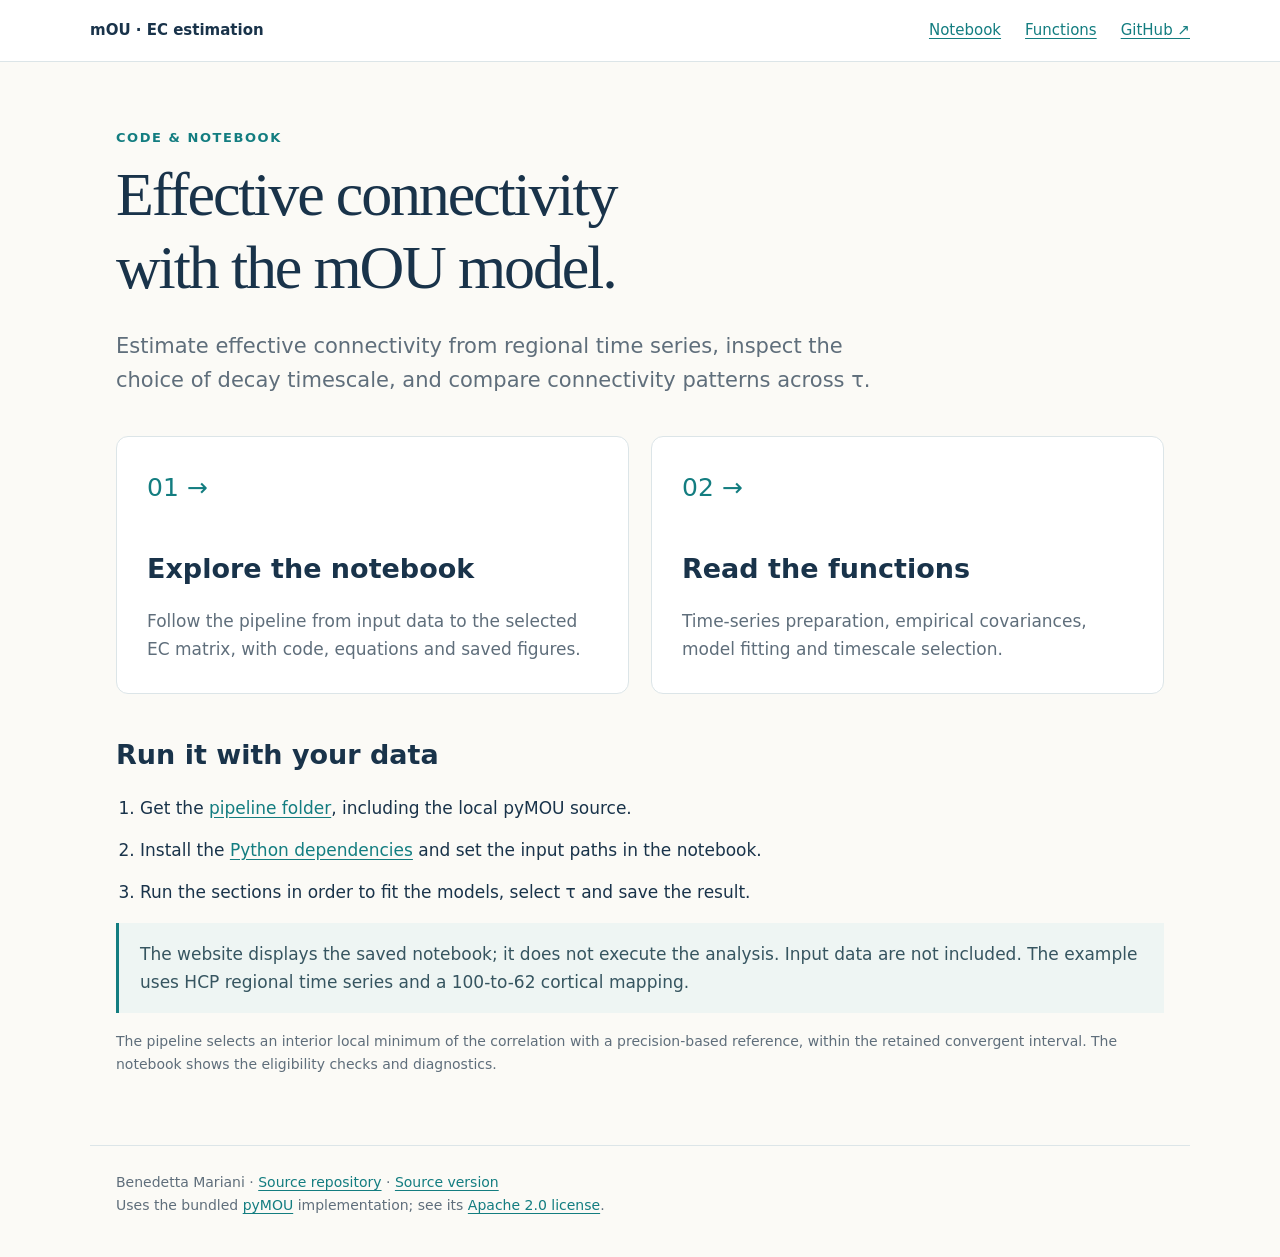
==== index.html @ 152407b9 "Publish pipeline notebook and function reference" ====
<!doctype html><html lang="en"><head><meta charset="utf-8"><meta name="viewport" content="width=device-width,initial-scale=1"><meta name="description" content="A notebook and Python functions for multivariate Ornstein–Uhlenbeck effective connectivity estimation."><title>Home · mOU EC estimation</title><link rel="stylesheet" href="style.css"></head><body><nav class="site-nav" aria-label="Main navigation"><a class="site-brand" href="index.html">mOU · EC estimation</a><a href="pipeline.html">Notebook</a><a href="functions.html">Functions</a><a href="https://github.com/benedetta-mariani/mOU-EC-estimation">GitHub ↗</a></nav><main class="page"><div class="eyebrow">Code &amp; notebook</div><h1>Effective connectivity<br>with the mOU model.</h1><p class="lead">Estimate effective connectivity from regional time series, inspect the choice of decay timescale, and compare connectivity patterns across τ.</p><div class="cards"><a class="card" href="pipeline.html"><span class="arrow">01 →</span><h2>Explore the notebook</h2><p>Follow the pipeline from input data to the selected EC matrix, with code, equations and saved figures.</p></a><a class="card" href="functions.html"><span class="arrow">02 →</span><h2>Read the functions</h2><p>Time-series preparation, empirical covariances, model fitting and timescale selection.</p></a></div><h2>Run it with your data</h2><ol class="steps"><li>Get the <a href="https://github.com/benedetta-mariani/mOU-EC-estimation/tree/main/ec_estimation">pipeline folder</a>, including the local pyMOU source.</li><li>Install the <a href="https://github.com/benedetta-mariani/mOU-EC-estimation/blob/main/ec_estimation/requirements.txt">Python dependencies</a> and set the input paths in the notebook.</li><li>Run the sections in order to fit the models, select τ and save the result.</li></ol><p class="note">The website displays the saved notebook; it does not execute the analysis. Input data are not included. The example uses HCP regional time series and a 100-to-62 cortical mapping.</p><p class="small">The pipeline selects an interior local minimum of the correlation with a precision-based reference, within the retained convergent interval. The notebook shows the eligibility checks and diagnostics.</p></main><footer>Benedetta Mariani · <a href="https://github.com/benedetta-mariani/mOU-EC-estimation">Source repository</a> · <a href="https://github.com/benedetta-mariani/mOU-EC-estimation/tree/ad260b63af77fa3fe26848ec6613611f369198e1/ec_estimation">Source version</a><br>Uses the bundled <a href="https://github.com/mb-BCA/pyMOU">pyMOU</a> implementation; see its <a href="https://github.com/benedetta-mariani/mOU-EC-estimation/blob/main/ec_estimation/pyMOU-master/LICENSE">Apache 2.0 license</a>.</footer></body></html>
---- style.css ----
:root{--ink:#19334a;--muted:#5f6e7b;--accent:#137d80;--line:#dce5e8;--paper:#fbfaf6}
*{box-sizing:border-box}html{scroll-behavior:smooth}body{margin:0;background:var(--paper);color:var(--ink);font:17px/1.65 system-ui,-apple-system,Segoe UI,sans-serif}
a{color:var(--accent);text-underline-offset:.2em}a:hover{color:#0b4c51}a:focus-visible{outline:3px solid #dc9f30;outline-offset:4px}
.site-nav{display:flex;align-items:center;gap:24px;padding:18px max(24px,calc((100vw - 1100px)/2));border-bottom:1px solid var(--line);background:#fff;flex-wrap:wrap}
.site-brand{font-weight:750;color:var(--ink);text-decoration:none;margin-right:auto;white-space:nowrap}.site-nav a{font-size:15px}
.page{max-width:1100px;margin:0 auto;padding:65px 26px 55px}h1,h2,h3{color:var(--ink);line-height:1.18}h1{font-family:Georgia,serif;font-size:clamp(36px,6vw,62px);font-weight:500;letter-spacing:-.035em;margin:10px 0 24px}h2{font-size:27px;margin-top:45px}h3{font-size:20px}
.eyebrow{font-size:13px;letter-spacing:.12em;text-transform:uppercase;color:var(--accent);font-weight:700}.lead{font-size:21px;max-width:760px;color:var(--muted)}.cards{display:grid;grid-template-columns:1fr 1fr;gap:22px;margin:38px 0}.card{display:block;background:#fff;padding:30px;border:1px solid var(--line);border-radius:12px;text-decoration:none;color:var(--ink)}.card:hover{border-color:var(--accent)}.card p{color:var(--muted);margin-bottom:0}.card .arrow{color:var(--accent);font-size:25px}
.steps{padding-left:24px}.steps li{margin:14px 0}.note{padding:17px 21px;border-left:3px solid var(--accent);background:#eef5f3;color:#365560}.small{font-size:14px;color:var(--muted)}footer{max-width:1100px;margin:auto;padding:25px 26px 40px;border-top:1px solid var(--line);font-size:14px;color:var(--muted)}code{font-family:ui-monospace,SFMono-Regular,Consolas,monospace;font-size:.87em}pre{overflow:auto;font-size:14px;line-height:1.55;padding:22px;border:1px solid var(--line);border-radius:8px;background:#fff}.function{margin:45px 0}.source-links{display:flex;gap:20px;flex-wrap:wrap}.jump-links{display:flex;gap:12px;flex-wrap:wrap}.jump-links a{font-size:14px;padding:6px 12px;background:#fff;border:1px solid var(--line);border-radius:6px}
body.notebook-page{background:var(--paper)!important}.notebook-page .jp-Notebook{max-width:1100px!important;margin:auto!important;background:transparent!important;padding:32px 24px!important}.notebook-page .jp-InputArea-editor{background:#fff!important;border:1px solid var(--line)!important;border-radius:7px}.notebook-page .jp-MarkdownCell{font-size:17px}.notebook-page .jp-RenderedHTMLCommon h1{font-family:Georgia,serif;font-size:38px!important}.notebook-page .jp-OutputArea-output img{max-width:100%;height:auto}.notebook-intro{max-width:1100px;margin:30px auto 0;padding:0 26px}.notebook-page .jp-RenderedText pre{white-space:pre-wrap}.notebook-page .jp-Cell{margin-bottom:20px}
@media(max-width:700px){.cards{grid-template-columns:1fr}.page{padding:35px 20px}.site-nav{gap:14px;padding:15px 20px}.lead{font-size:18px}pre{padding:14px;font-size:12px}.notebook-page .jp-Notebook{padding:18px 8px!important}}

pre { line-height: 125%; }
td.linenos .normal { color: inherit; background-color: transparent; padding-left: 5px; padding-right: 5px; }
span.linenos { color: inherit; background-color: transparent; padding-left: 5px; padding-right: 5px; }
td.linenos .special { color: #000000; background-color: #ffffc0; padding-left: 5px; padding-right: 5px; }
span.linenos.special { color: #000000; background-color: #ffffc0; padding-left: 5px; padding-right: 5px; }
.highlight .hll { background-color: #ffffcc }
.highlight { background: #f8f8f8; }
.highlight .c { color: #3D7B7B; font-style: italic } /* Comment */
.highlight .err { border: 1px solid #F00 } /* Error */
.highlight .k { color: #008000; font-weight: bold } /* Keyword */
.highlight .o { color: #666 } /* Operator */
.highlight .ch { color: #3D7B7B; font-style: italic } /* Comment.Hashbang */
.highlight .cm { color: #3D7B7B; font-style: italic } /* Comment.Multiline */
.highlight .cp { color: #9C6500 } /* Comment.Preproc */
.highlight .cpf { color: #3D7B7B; font-style: italic } /* Comment.PreprocFile */
.highlight .c1 { color: #3D7B7B; font-style: italic } /* Comment.Single */
.highlight .cs { color: #3D7B7B; font-style: italic } /* Comment.Special */
.highlight .gd { color: #A00000 } /* Generic.Deleted */
.highlight .ge { font-style: italic } /* Generic.Emph */
.highlight .ges { font-weight: bold; font-style: italic } /* Generic.EmphStrong */
.highlight .gr { color: #E40000 } /* Generic.Error */
.highlight .gh { color: #000080; font-weight: bold } /* Generic.Heading */
.highlight .gi { color: #008400 } /* Generic.Inserted */
.highlight .go { color: #717171 } /* Generic.Output */
.highlight .gp { color: #000080; font-weight: bold } /* Generic.Prompt */
.highlight .gs { font-weight: bold } /* Generic.Strong */
.highlight .gu { color: #800080; font-weight: bold } /* Generic.Subheading */
.highlight .gt { color: #04D } /* Generic.Traceback */
.highlight .kc { color: #008000; font-weight: bold } /* Keyword.Constant */
.highlight .kd { color: #008000; font-weight: bold } /* Keyword.Declaration */
.highlight .kn { color: #008000; font-weight: bold } /* Keyword.Namespace */
.highlight .kp { color: #008000 } /* Keyword.Pseudo */
.highlight .kr { color: #008000; font-weight: bold } /* Keyword.Reserved */
.highlight .kt { color: #B00040 } /* Keyword.Type */
.highlight .m { color: #666 } /* Literal.Number */
.highlight .s { color: #BA2121 } /* Literal.String */
.highlight .na { color: #687822 } /* Name.Attribute */
.highlight .nb { color: #008000 } /* Name.Builtin */
.highlight .nc { color: #00F; font-weight: bold } /* Name.Class */
.highlight .no { color: #800 } /* Name.Constant */
.highlight .nd { color: #A2F } /* Name.Decorator */
.highlight .ni { color: #717171; font-weight: bold } /* Name.Entity */
.highlight .ne { color: #CB3F38; font-weight: bold } /* Name.Exception */
.highlight .nf { color: #00F } /* Name.Function */
.highlight .nl { color: #767600 } /* Name.Label */
.highlight .nn { color: #00F; font-weight: bold } /* Name.Namespace */
.highlight .nt { color: #008000; font-weight: bold } /* Name.Tag */
.highlight .nv { color: #19177C } /* Name.Variable */
.highlight .ow { color: #A2F; font-weight: bold } /* Operator.Word */
.highlight .w { color: #BBB } /* Text.Whitespace */
.highlight .mb { color: #666 } /* Literal.Number.Bin */
.highlight .mf { color: #666 } /* Literal.Number.Float */
.highlight .mh { color: #666 } /* Literal.Number.Hex */
.highlight .mi { color: #666 } /* Literal.Number.Integer */
.highlight .mo { color: #666 } /* Literal.Number.Oct */
.highlight .sa { color: #BA2121 } /* Literal.String.Affix */
.highlight .sb { color: #BA2121 } /* Literal.String.Backtick */
.highlight .sc { color: #BA2121 } /* Literal.String.Char */
.highlight .dl { color: #BA2121 } /* Literal.String.Delimiter */
.highlight .sd { color: #BA2121; font-style: italic } /* Literal.String.Doc */
.highlight .s2 { color: #BA2121 } /* Literal.String.Double */
.highlight .se { color: #AA5D1F; font-weight: bold } /* Literal.String.Escape */
.highlight .sh { color: #BA2121 } /* Literal.String.Heredoc */
.highlight .si { color: #A45A77; font-weight: bold } /* Literal.String.Interpol */
.highlight .sx { color: #008000 } /* Literal.String.Other */
.highlight .sr { color: #A45A77 } /* Literal.String.Regex */
.highlight .s1 { color: #BA2121 } /* Literal.String.Single */
.highlight .ss { color: #19177C } /* Literal.String.Symbol */
.highlight .bp { color: #008000 } /* Name.Builtin.Pseudo */
.highlight .fm { color: #00F } /* Name.Function.Magic */
.highlight .vc { color: #19177C } /* Name.Variable.Class */
.highlight .vg { color: #19177C } /* Name.Variable.Global */
.highlight .vi { color: #19177C } /* Name.Variable.Instance */
.highlight .vm { color: #19177C } /* Name.Variable.Magic */
.highlight .il { color: #666 } /* Literal.Number.Integer.Long */
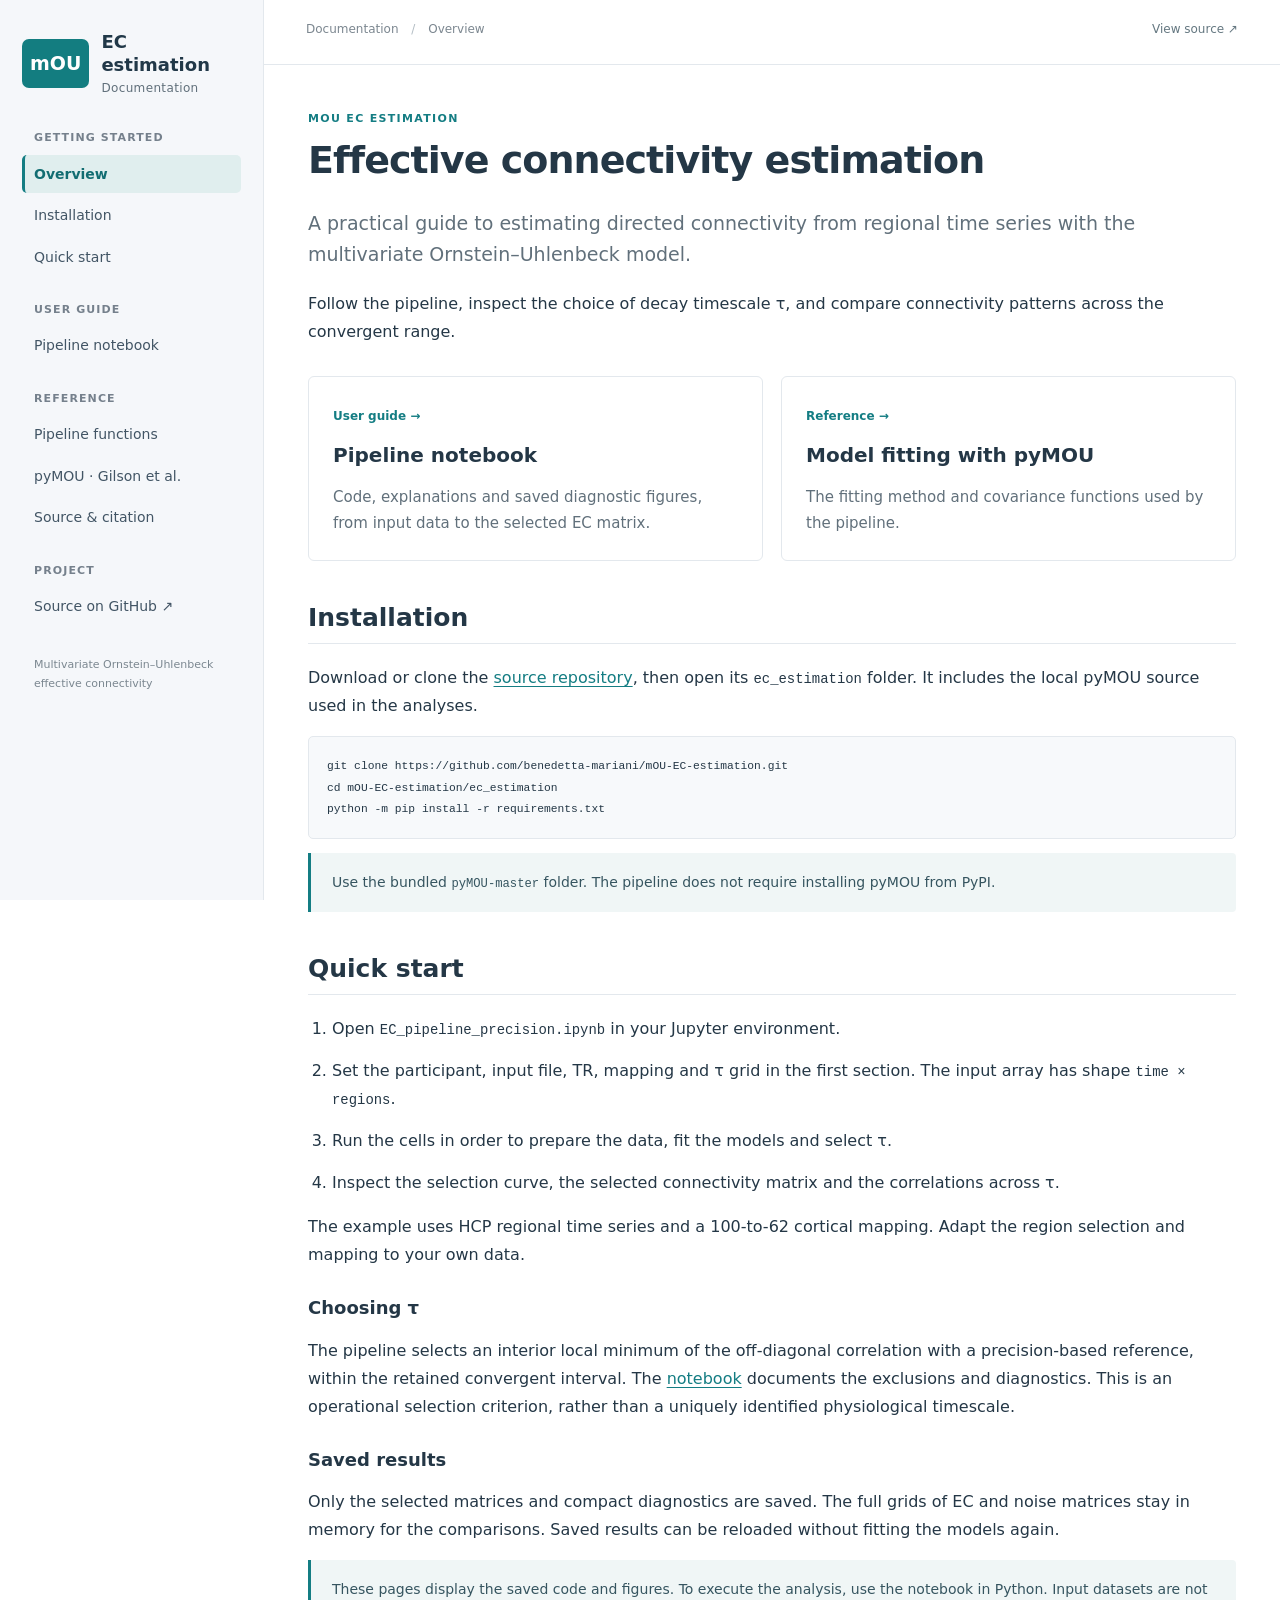
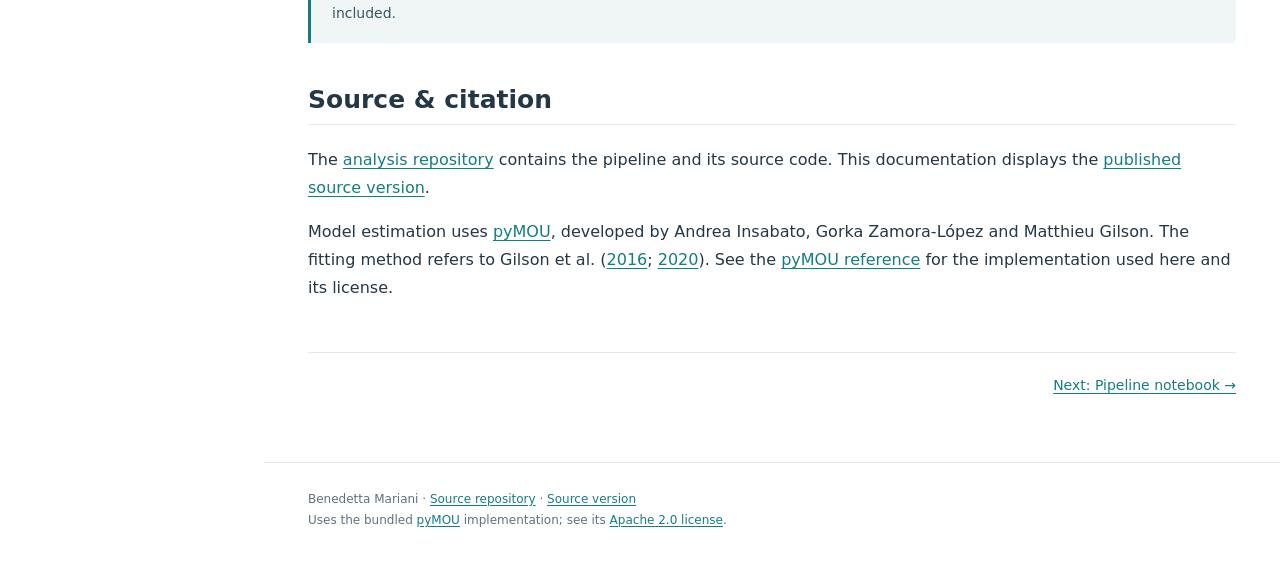
==== commit 5796ec54: "Add documentation navigation and pyMOU method reference" ====
--- a/index.html
+++ b/index.html
@@ -1 +1,15 @@
-<!doctype html><html lang="en"><head><meta charset="utf-8"><meta name="viewport" content="width=device-width,initial-scale=1"><meta name="description" content="A notebook and Python functions for multivariate Ornstein–Uhlenbeck effective connectivity estimation."><title>Home · mOU EC estimation</title><link rel="stylesheet" href="style.css"></head><body><nav class="site-nav" aria-label="Main navigation"><a class="site-brand" href="index.html">mOU · EC estimation</a><a href="pipeline.html">Notebook</a><a href="functions.html">Functions</a><a href="https://github.com/benedetta-mariani/mOU-EC-estimation">GitHub ↗</a></nav><main class="page"><div class="eyebrow">Code &amp; notebook</div><h1>Effective connectivity<br>with the mOU model.</h1><p class="lead">Estimate effective connectivity from regional time series, inspect the choice of decay timescale, and compare connectivity patterns across τ.</p><div class="cards"><a class="card" href="pipeline.html"><span class="arrow">01 →</span><h2>Explore the notebook</h2><p>Follow the pipeline from input data to the selected EC matrix, with code, equations and saved figures.</p></a><a class="card" href="functions.html"><span class="arrow">02 →</span><h2>Read the functions</h2><p>Time-series preparation, empirical covariances, model fitting and timescale selection.</p></a></div><h2>Run it with your data</h2><ol class="steps"><li>Get the <a href="https://github.com/benedetta-mariani/mOU-EC-estimation/tree/main/ec_estimation">pipeline folder</a>, including the local pyMOU source.</li><li>Install the <a href="https://github.com/benedetta-mariani/mOU-EC-estimation/blob/main/ec_estimation/requirements.txt">Python dependencies</a> and set the input paths in the notebook.</li><li>Run the sections in order to fit the models, select τ and save the result.</li></ol><p class="note">The website displays the saved notebook; it does not execute the analysis. Input data are not included. The example uses HCP regional time series and a 100-to-62 cortical mapping.</p><p class="small">The pipeline selects an interior local minimum of the correlation with a precision-based reference, within the retained convergent interval. The notebook shows the eligibility checks and diagnostics.</p></main><footer>Benedetta Mariani · <a href="https://github.com/benedetta-mariani/mOU-EC-estimation">Source repository</a> · <a href="https://github.com/benedetta-mariani/mOU-EC-estimation/tree/ad260b63af77fa3fe26848ec6613611f369198e1/ec_estimation">Source version</a><br>Uses the bundled <a href="https://github.com/mb-BCA/pyMOU">pyMOU</a> implementation; see its <a href="https://github.com/benedetta-mariani/mOU-EC-estimation/blob/main/ec_estimation/pyMOU-master/LICENSE">Apache 2.0 license</a>.</footer></body></html>+<!doctype html><html lang="en"><head><meta charset="utf-8"><meta name="viewport" content="width=device-width,initial-scale=1"><title>Overview · mOU EC estimation</title><link rel="stylesheet" href="style.css"></head><body><a class="skip-link" href="#main-content">Skip to content</a><aside class="docs-sidebar"><a class="docs-brand" href="index.html"><span class="brand-mark">mOU</span><span>EC estimation<small>Documentation</small></span></a><nav aria-label="Documentation"><div class="nav-group">Getting started</div><a href="index.html" class="active" aria-current="page">Overview</a><a href="index.html#installation">Installation</a><a href="index.html#quick-start">Quick start</a><div class="nav-group">User guide</div><a href="pipeline.html">Pipeline notebook</a><div class="nav-group">Reference</div><a href="functions.html">Pipeline functions</a><a href="pymou.html">pyMOU · Gilson et al.</a><a href="index.html#source-and-citation">Source & citation</a><div class="nav-group">Project</div><a href="https://github.com/benedetta-mariani/mOU-EC-estimation">Source on GitHub ↗</a></nav><p class="sidebar-note">Multivariate Ornstein–Uhlenbeck<br>effective connectivity</p></aside><div class="doc-heading"><span>Documentation <span aria-hidden="true">/</span> Overview</span><a href="https://github.com/benedetta-mariani/mOU-EC-estimation/tree/main/ec_estimation">View source ↗</a></div><main class="page" id="main-content"><div class="eyebrow">mOU EC estimation</div><h1>Effective connectivity estimation</h1><p class="lead">A practical guide to estimating directed connectivity from regional time series with the multivariate Ornstein–Uhlenbeck model.</p>
+<p>Follow the pipeline, inspect the choice of decay timescale τ, and compare connectivity patterns across the convergent range.</p>
+<div class="cards"><a class="card" href="pipeline.html"><span class="arrow">User guide →</span><h2>Pipeline notebook</h2><p>Code, explanations and saved diagnostic figures, from input data to the selected EC matrix.</p></a><a class="card" href="pymou.html"><span class="arrow">Reference →</span><h2>Model fitting with pyMOU</h2><p>The fitting method and covariance functions used by the pipeline.</p></a></div>
+<h2 id="installation">Installation</h2><p>Download or clone the <a href="https://github.com/benedetta-mariani/mOU-EC-estimation">source repository</a>, then open its <code>ec_estimation</code> folder. It includes the local pyMOU source used in the analyses.</p>
+<pre><code>git clone https://github.com/benedetta-mariani/mOU-EC-estimation.git
+cd mOU-EC-estimation/ec_estimation
+python -m pip install -r requirements.txt</code></pre>
+<p class="note">Use the bundled <code>pyMOU-master</code> folder. The pipeline does not require installing pyMOU from PyPI.</p>
+<h2 id="quick-start">Quick start</h2><ol class="steps"><li>Open <code>EC_pipeline_precision.ipynb</code> in your Jupyter environment.</li><li>Set the participant, input file, TR, mapping and τ grid in the first section. The input array has shape <code>time × regions</code>.</li><li>Run the cells in order to prepare the data, fit the models and select τ.</li><li>Inspect the selection curve, the selected connectivity matrix and the correlations across τ.</li></ol>
+<p>The example uses HCP regional time series and a 100-to-62 cortical mapping. Adapt the region selection and mapping to your own data.</p>
+<h3>Choosing τ</h3><p>The pipeline selects an interior local minimum of the off-diagonal correlation with a precision-based reference, within the retained convergent interval. The <a href="pipeline.html">notebook</a> documents the exclusions and diagnostics. This is an operational selection criterion, rather than a uniquely identified physiological timescale.</p>
+<h3>Saved results</h3><p>Only the selected matrices and compact diagnostics are saved. The full grids of EC and noise matrices stay in memory for the comparisons. Saved results can be reloaded without fitting the models again.</p>
+<p class="note">These pages display the saved code and figures. To execute the analysis, use the notebook in Python. Input datasets are not included.</p>
+<h2 id="source-and-citation">Source &amp; citation</h2><p>The <a href="https://github.com/benedetta-mariani/mOU-EC-estimation">analysis repository</a> contains the pipeline and its source code. This documentation displays the <a href="https://github.com/benedetta-mariani/mOU-EC-estimation/tree/ad260b63af77fa3fe26848ec6613611f369198e1/ec_estimation">published source version</a>.</p><p>Model estimation uses <a href="https://github.com/mb-BCA/pyMOU">pyMOU</a>, developed by Andrea Insabato, Gorka Zamora-López and Matthieu Gilson. The fitting method refers to Gilson et al. (<a href="https://doi.org/10.1371/journal.pcbi.1004762">2016</a>; <a href="https://direct.mit.edu/netn/article/4/2/338/95820/Model-based-whole-brain-effective-connectivity-to">2020</a>). See the <a href="pymou.html">pyMOU reference</a> for the implementation used here and its license.</p>
+<div class="page-next"><a href="pipeline.html">Next: Pipeline notebook →</a></div></main><footer>Benedetta Mariani · <a href="https://github.com/benedetta-mariani/mOU-EC-estimation">Source repository</a> · <a href="https://github.com/benedetta-mariani/mOU-EC-estimation/tree/ad260b63af77fa3fe26848ec6613611f369198e1/ec_estimation">Source version</a><br>Uses the bundled <a href="https://github.com/mb-BCA/pyMOU">pyMOU</a> implementation; see its <a href="https://github.com/benedetta-mariani/mOU-EC-estimation/blob/main/ec_estimation/pyMOU-master/LICENSE">Apache 2.0 license</a>.</footer></body></html>
--- a/style.css
+++ b/style.css
@@ -1,87 +1,100 @@
-
-:root{--ink:#19334a;--muted:#5f6e7b;--accent:#137d80;--line:#dce5e8;--paper:#fbfaf6}
-*{box-sizing:border-box}html{scroll-behavior:smooth}body{margin:0;background:var(--paper);color:var(--ink);font:17px/1.65 system-ui,-apple-system,Segoe UI,sans-serif}
-a{color:var(--accent);text-underline-offset:.2em}a:hover{color:#0b4c51}a:focus-visible{outline:3px solid #dc9f30;outline-offset:4px}
-.site-nav{display:flex;align-items:center;gap:24px;padding:18px max(24px,calc((100vw - 1100px)/2));border-bottom:1px solid var(--line);background:#fff;flex-wrap:wrap}
-.site-brand{font-weight:750;color:var(--ink);text-decoration:none;margin-right:auto;white-space:nowrap}.site-nav a{font-size:15px}
-.page{max-width:1100px;margin:0 auto;padding:65px 26px 55px}h1,h2,h3{color:var(--ink);line-height:1.18}h1{font-family:Georgia,serif;font-size:clamp(36px,6vw,62px);font-weight:500;letter-spacing:-.035em;margin:10px 0 24px}h2{font-size:27px;margin-top:45px}h3{font-size:20px}
-.eyebrow{font-size:13px;letter-spacing:.12em;text-transform:uppercase;color:var(--accent);font-weight:700}.lead{font-size:21px;max-width:760px;color:var(--muted)}.cards{display:grid;grid-template-columns:1fr 1fr;gap:22px;margin:38px 0}.card{display:block;background:#fff;padding:30px;border:1px solid var(--line);border-radius:12px;text-decoration:none;color:var(--ink)}.card:hover{border-color:var(--accent)}.card p{color:var(--muted);margin-bottom:0}.card .arrow{color:var(--accent);font-size:25px}
-.steps{padding-left:24px}.steps li{margin:14px 0}.note{padding:17px 21px;border-left:3px solid var(--accent);background:#eef5f3;color:#365560}.small{font-size:14px;color:var(--muted)}footer{max-width:1100px;margin:auto;padding:25px 26px 40px;border-top:1px solid var(--line);font-size:14px;color:var(--muted)}code{font-family:ui-monospace,SFMono-Regular,Consolas,monospace;font-size:.87em}pre{overflow:auto;font-size:14px;line-height:1.55;padding:22px;border:1px solid var(--line);border-radius:8px;background:#fff}.function{margin:45px 0}.source-links{display:flex;gap:20px;flex-wrap:wrap}.jump-links{display:flex;gap:12px;flex-wrap:wrap}.jump-links a{font-size:14px;padding:6px 12px;background:#fff;border:1px solid var(--line);border-radius:6px}
-body.notebook-page{background:var(--paper)!important}.notebook-page .jp-Notebook{max-width:1100px!important;margin:auto!important;background:transparent!important;padding:32px 24px!important}.notebook-page .jp-InputArea-editor{background:#fff!important;border:1px solid var(--line)!important;border-radius:7px}.notebook-page .jp-MarkdownCell{font-size:17px}.notebook-page .jp-RenderedHTMLCommon h1{font-family:Georgia,serif;font-size:38px!important}.notebook-page .jp-OutputArea-output img{max-width:100%;height:auto}.notebook-intro{max-width:1100px;margin:30px auto 0;padding:0 26px}.notebook-page .jp-RenderedText pre{white-space:pre-wrap}.notebook-page .jp-Cell{margin-bottom:20px}
-@media(max-width:700px){.cards{grid-template-columns:1fr}.page{padding:35px 20px}.site-nav{gap:14px;padding:15px 20px}.lead{font-size:18px}pre{padding:14px;font-size:12px}.notebook-page .jp-Notebook{padding:18px 8px!important}}
-
-pre { line-height: 125%; }
-td.linenos .normal { color: inherit; background-color: transparent; padding-left: 5px; padding-right: 5px; }
-span.linenos { color: inherit; background-color: transparent; padding-left: 5px; padding-right: 5px; }
-td.linenos .special { color: #000000; background-color: #ffffc0; padding-left: 5px; padding-right: 5px; }
-span.linenos.special { color: #000000; background-color: #ffffc0; padding-left: 5px; padding-right: 5px; }
-.highlight .hll { background-color: #ffffcc }
-.highlight { background: #f8f8f8; }
-.highlight .c { color: #3D7B7B; font-style: italic } /* Comment */
-.highlight .err { border: 1px solid #F00 } /* Error */
-.highlight .k { color: #008000; font-weight: bold } /* Keyword */
-.highlight .o { color: #666 } /* Operator */
-.highlight .ch { color: #3D7B7B; font-style: italic } /* Comment.Hashbang */
-.highlight .cm { color: #3D7B7B; font-style: italic } /* Comment.Multiline */
-.highlight .cp { color: #9C6500 } /* Comment.Preproc */
-.highlight .cpf { color: #3D7B7B; font-style: italic } /* Comment.PreprocFile */
-.highlight .c1 { color: #3D7B7B; font-style: italic } /* Comment.Single */
-.highlight .cs { color: #3D7B7B; font-style: italic } /* Comment.Special */
-.highlight .gd { color: #A00000 } /* Generic.Deleted */
-.highlight .ge { font-style: italic } /* Generic.Emph */
-.highlight .ges { font-weight: bold; font-style: italic } /* Generic.EmphStrong */
-.highlight .gr { color: #E40000 } /* Generic.Error */
-.highlight .gh { color: #000080; font-weight: bold } /* Generic.Heading */
-.highlight .gi { color: #008400 } /* Generic.Inserted */
-.highlight .go { color: #717171 } /* Generic.Output */
-.highlight .gp { color: #000080; font-weight: bold } /* Generic.Prompt */
-.highlight .gs { font-weight: bold } /* Generic.Strong */
-.highlight .gu { color: #800080; font-weight: bold } /* Generic.Subheading */
-.highlight .gt { color: #04D } /* Generic.Traceback */
-.highlight .kc { color: #008000; font-weight: bold } /* Keyword.Constant */
-.highlight .kd { color: #008000; font-weight: bold } /* Keyword.Declaration */
-.highlight .kn { color: #008000; font-weight: bold } /* Keyword.Namespace */
-.highlight .kp { color: #008000 } /* Keyword.Pseudo */
-.highlight .kr { color: #008000; font-weight: bold } /* Keyword.Reserved */
-.highlight .kt { color: #B00040 } /* Keyword.Type */
-.highlight .m { color: #666 } /* Literal.Number */
-.highlight .s { color: #BA2121 } /* Literal.String */
-.highlight .na { color: #687822 } /* Name.Attribute */
-.highlight .nb { color: #008000 } /* Name.Builtin */
-.highlight .nc { color: #00F; font-weight: bold } /* Name.Class */
-.highlight .no { color: #800 } /* Name.Constant */
-.highlight .nd { color: #A2F } /* Name.Decorator */
-.highlight .ni { color: #717171; font-weight: bold } /* Name.Entity */
-.highlight .ne { color: #CB3F38; font-weight: bold } /* Name.Exception */
-.highlight .nf { color: #00F } /* Name.Function */
-.highlight .nl { color: #767600 } /* Name.Label */
-.highlight .nn { color: #00F; font-weight: bold } /* Name.Namespace */
-.highlight .nt { color: #008000; font-weight: bold } /* Name.Tag */
-.highlight .nv { color: #19177C } /* Name.Variable */
-.highlight .ow { color: #A2F; font-weight: bold } /* Operator.Word */
-.highlight .w { color: #BBB } /* Text.Whitespace */
-.highlight .mb { color: #666 } /* Literal.Number.Bin */
-.highlight .mf { color: #666 } /* Literal.Number.Float */
-.highlight .mh { color: #666 } /* Literal.Number.Hex */
-.highlight .mi { color: #666 } /* Literal.Number.Integer */
-.highlight .mo { color: #666 } /* Literal.Number.Oct */
-.highlight .sa { color: #BA2121 } /* Literal.String.Affix */
-.highlight .sb { color: #BA2121 } /* Literal.String.Backtick */
-.highlight .sc { color: #BA2121 } /* Literal.String.Char */
-.highlight .dl { color: #BA2121 } /* Literal.String.Delimiter */
-.highlight .sd { color: #BA2121; font-style: italic } /* Literal.String.Doc */
-.highlight .s2 { color: #BA2121 } /* Literal.String.Double */
-.highlight .se { color: #AA5D1F; font-weight: bold } /* Literal.String.Escape */
-.highlight .sh { color: #BA2121 } /* Literal.String.Heredoc */
-.highlight .si { color: #A45A77; font-weight: bold } /* Literal.String.Interpol */
-.highlight .sx { color: #008000 } /* Literal.String.Other */
-.highlight .sr { color: #A45A77 } /* Literal.String.Regex */
-.highlight .s1 { color: #BA2121 } /* Literal.String.Single */
-.highlight .ss { color: #19177C } /* Literal.String.Symbol */
-.highlight .bp { color: #008000 } /* Name.Builtin.Pseudo */
-.highlight .fm { color: #00F } /* Name.Function.Magic */
-.highlight .vc { color: #19177C } /* Name.Variable.Class */
-.highlight .vg { color: #19177C } /* Name.Variable.Global */
-.highlight .vi { color: #19177C } /* Name.Variable.Instance */
-.highlight .vm { color: #19177C } /* Name.Variable.Magic */
-.highlight .il { color: #666 } /* Literal.Number.Integer.Long */+
+:root{--ink:#19334a;--muted:#5f6e7b;--accent:#137d80;--line:#dce5e8;--paper:#fbfaf6}
+*{box-sizing:border-box}html{scroll-behavior:smooth}body{margin:0;background:var(--paper);color:var(--ink);font:17px/1.65 system-ui,-apple-system,Segoe UI,sans-serif}
+a{color:var(--accent);text-underline-offset:.2em}a:hover{color:#0b4c51}a:focus-visible{outline:3px solid #dc9f30;outline-offset:4px}
+.site-nav{display:flex;align-items:center;gap:24px;padding:18px max(24px,calc((100vw - 1100px)/2));border-bottom:1px solid var(--line);background:#fff;flex-wrap:wrap}
+.site-brand{font-weight:750;color:var(--ink);text-decoration:none;margin-right:auto;white-space:nowrap}.site-nav a{font-size:15px}
+.page{max-width:1100px;margin:0 auto;padding:65px 26px 55px}h1,h2,h3{color:var(--ink);line-height:1.18}h1{font-family:Georgia,serif;font-size:clamp(36px,6vw,62px);font-weight:500;letter-spacing:-.035em;margin:10px 0 24px}h2{font-size:27px;margin-top:45px}h3{font-size:20px}
+.eyebrow{font-size:13px;letter-spacing:.12em;text-transform:uppercase;color:var(--accent);font-weight:700}.lead{font-size:21px;max-width:760px;color:var(--muted)}.cards{display:grid;grid-template-columns:1fr 1fr;gap:22px;margin:38px 0}.card{display:block;background:#fff;padding:30px;border:1px solid var(--line);border-radius:12px;text-decoration:none;color:var(--ink)}.card:hover{border-color:var(--accent)}.card p{color:var(--muted);margin-bottom:0}.card .arrow{color:var(--accent);font-size:25px}
+.steps{padding-left:24px}.steps li{margin:14px 0}.note{padding:17px 21px;border-left:3px solid var(--accent);background:#eef5f3;color:#365560}.small{font-size:14px;color:var(--muted)}footer{max-width:1100px;margin:auto;padding:25px 26px 40px;border-top:1px solid var(--line);font-size:14px;color:var(--muted)}code{font-family:ui-monospace,SFMono-Regular,Consolas,monospace;font-size:.87em}pre{overflow:auto;font-size:14px;line-height:1.55;padding:22px;border:1px solid var(--line);border-radius:8px;background:#fff}.function{margin:45px 0}.source-links{display:flex;gap:20px;flex-wrap:wrap}.jump-links{display:flex;gap:12px;flex-wrap:wrap}.jump-links a{font-size:14px;padding:6px 12px;background:#fff;border:1px solid var(--line);border-radius:6px}
+body.notebook-page{background:var(--paper)!important}.notebook-page .jp-Notebook{max-width:1100px!important;margin:auto!important;background:transparent!important;padding:32px 24px!important}.notebook-page .jp-InputArea-editor{background:#fff!important;border:1px solid var(--line)!important;border-radius:7px}.notebook-page .jp-MarkdownCell{font-size:17px}.notebook-page .jp-RenderedHTMLCommon h1{font-family:Georgia,serif;font-size:38px!important}.notebook-page .jp-OutputArea-output img{max-width:100%;height:auto}.notebook-intro{max-width:1100px;margin:30px auto 0;padding:0 26px}.notebook-page .jp-RenderedText pre{white-space:pre-wrap}.notebook-page .jp-Cell{margin-bottom:20px}
+@media(max-width:700px){.cards{grid-template-columns:1fr}.page{padding:35px 20px}.site-nav{gap:14px;padding:15px 20px}.lead{font-size:18px}pre{padding:14px;font-size:12px}.notebook-page .jp-Notebook{padding:18px 8px!important}}
+
+pre { line-height: 125%; }
+td.linenos .normal { color: inherit; background-color: transparent; padding-left: 5px; padding-right: 5px; }
+span.linenos { color: inherit; background-color: transparent; padding-left: 5px; padding-right: 5px; }
+td.linenos .special { color: #000000; background-color: #ffffc0; padding-left: 5px; padding-right: 5px; }
+span.linenos.special { color: #000000; background-color: #ffffc0; padding-left: 5px; padding-right: 5px; }
+.highlight .hll { background-color: #ffffcc }
+.highlight { background: #f8f8f8; }
+.highlight .c { color: #3D7B7B; font-style: italic } /* Comment */
+.highlight .err { border: 1px solid #F00 } /* Error */
+.highlight .k { color: #008000; font-weight: bold } /* Keyword */
+.highlight .o { color: #666 } /* Operator */
+.highlight .ch { color: #3D7B7B; font-style: italic } /* Comment.Hashbang */
+.highlight .cm { color: #3D7B7B; font-style: italic } /* Comment.Multiline */
+.highlight .cp { color: #9C6500 } /* Comment.Preproc */
+.highlight .cpf { color: #3D7B7B; font-style: italic } /* Comment.PreprocFile */
+.highlight .c1 { color: #3D7B7B; font-style: italic } /* Comment.Single */
+.highlight .cs { color: #3D7B7B; font-style: italic } /* Comment.Special */
+.highlight .gd { color: #A00000 } /* Generic.Deleted */
+.highlight .ge { font-style: italic } /* Generic.Emph */
+.highlight .ges { font-weight: bold; font-style: italic } /* Generic.EmphStrong */
+.highlight .gr { color: #E40000 } /* Generic.Error */
+.highlight .gh { color: #000080; font-weight: bold } /* Generic.Heading */
+.highlight .gi { color: #008400 } /* Generic.Inserted */
+.highlight .go { color: #717171 } /* Generic.Output */
+.highlight .gp { color: #000080; font-weight: bold } /* Generic.Prompt */
+.highlight .gs { font-weight: bold } /* Generic.Strong */
+.highlight .gu { color: #800080; font-weight: bold } /* Generic.Subheading */
+.highlight .gt { color: #04D } /* Generic.Traceback */
+.highlight .kc { color: #008000; font-weight: bold } /* Keyword.Constant */
+.highlight .kd { color: #008000; font-weight: bold } /* Keyword.Declaration */
+.highlight .kn { color: #008000; font-weight: bold } /* Keyword.Namespace */
+.highlight .kp { color: #008000 } /* Keyword.Pseudo */
+.highlight .kr { color: #008000; font-weight: bold } /* Keyword.Reserved */
+.highlight .kt { color: #B00040 } /* Keyword.Type */
+.highlight .m { color: #666 } /* Literal.Number */
+.highlight .s { color: #BA2121 } /* Literal.String */
+.highlight .na { color: #687822 } /* Name.Attribute */
+.highlight .nb { color: #008000 } /* Name.Builtin */
+.highlight .nc { color: #00F; font-weight: bold } /* Name.Class */
+.highlight .no { color: #800 } /* Name.Constant */
+.highlight .nd { color: #A2F } /* Name.Decorator */
+.highlight .ni { color: #717171; font-weight: bold } /* Name.Entity */
+.highlight .ne { color: #CB3F38; font-weight: bold } /* Name.Exception */
+.highlight .nf { color: #00F } /* Name.Function */
+.highlight .nl { color: #767600 } /* Name.Label */
+.highlight .nn { color: #00F; font-weight: bold } /* Name.Namespace */
+.highlight .nt { color: #008000; font-weight: bold } /* Name.Tag */
+.highlight .nv { color: #19177C } /* Name.Variable */
+.highlight .ow { color: #A2F; font-weight: bold } /* Operator.Word */
+.highlight .w { color: #BBB } /* Text.Whitespace */
+.highlight .mb { color: #666 } /* Literal.Number.Bin */
+.highlight .mf { color: #666 } /* Literal.Number.Float */
+.highlight .mh { color: #666 } /* Literal.Number.Hex */
+.highlight .mi { color: #666 } /* Literal.Number.Integer */
+.highlight .mo { color: #666 } /* Literal.Number.Oct */
+.highlight .sa { color: #BA2121 } /* Literal.String.Affix */
+.highlight .sb { color: #BA2121 } /* Literal.String.Backtick */
+.highlight .sc { color: #BA2121 } /* Literal.String.Char */
+.highlight .dl { color: #BA2121 } /* Literal.String.Delimiter */
+.highlight .sd { color: #BA2121; font-style: italic } /* Literal.String.Doc */
+.highlight .s2 { color: #BA2121 } /* Literal.String.Double */
+.highlight .se { color: #AA5D1F; font-weight: bold } /* Literal.String.Escape */
+.highlight .sh { color: #BA2121 } /* Literal.String.Heredoc */
+.highlight .si { color: #A45A77; font-weight: bold } /* Literal.String.Interpol */
+.highlight .sx { color: #008000 } /* Literal.String.Other */
+.highlight .sr { color: #A45A77 } /* Literal.String.Regex */
+.highlight .s1 { color: #BA2121 } /* Literal.String.Single */
+.highlight .ss { color: #19177C } /* Literal.String.Symbol */
+.highlight .bp { color: #008000 } /* Name.Builtin.Pseudo */
+.highlight .fm { color: #00F } /* Name.Function.Magic */
+.highlight .vc { color: #19177C } /* Name.Variable.Class */
+.highlight .vg { color: #19177C } /* Name.Variable.Global */
+.highlight .vi { color: #19177C } /* Name.Variable.Instance */
+.highlight .vm { color: #19177C } /* Name.Variable.Magic */
+.highlight .il { color: #666 } /* Literal.Number.Integer.Long *//* Documentation layout */
+:root{--ink:#243746;--muted:#61707b;--accent:#147d83;--line:#e3e8ed;--paper:#fff}
+html{scroll-padding-top:24px}body{background:#fff;font-size:16px;line-height:1.75;color:var(--ink)}
+.skip-link{position:fixed;left:270px;top:-60px;z-index:9;background:white;padding:10px}.skip-link:focus{top:8px}
+.docs-sidebar{position:fixed;inset:0 auto 0 0;width:264px;background:#f5f7fa;border-right:1px solid var(--line);padding:30px 22px;overflow:auto;z-index:3}
+.docs-brand{display:flex;gap:12px;align-items:center;color:#213848;text-decoration:none;font-weight:750;font-size:18px;line-height:1.3}.docs-brand small{display:block;font-size:12px;color:var(--muted);font-weight:450;margin-top:4px;letter-spacing:.03em}.brand-mark{background:#137d80;color:white;padding:12px 8px;border-radius:7px;font-weight:650;font-size:19px}
+.docs-sidebar nav{margin-top:32px}.nav-group{font-size:11px;text-transform:uppercase;letter-spacing:.1em;font-weight:750;color:#75808c;margin:24px 12px 7px}.docs-sidebar nav a{display:block;padding:7px 12px;margin:3px 0;text-decoration:none;color:#425565;font-size:14px;border-radius:5px}.docs-sidebar nav a:hover{background:#e9eef1;color:#126f75}.docs-sidebar nav a.active{background:#e0eeee;color:#126d72;font-weight:650;border-left:3px solid #147d83;padding-left:9px}.sidebar-note{font-size:11px;line-height:1.7;color:#7b8790;padding:20px 12px 0}
+.doc-heading{margin-left:264px;border-bottom:1px solid var(--line);min-height:65px;padding:19px 42px;display:flex;gap:16px;justify-content:space-between;color:#7c8790;font-size:12px}.doc-heading span span{padding:0 9px;color:#b3bdc4}.doc-heading a{color:#647780;text-decoration:none;white-space:nowrap}
+.page,.notebook-page main.page{max-width:1020px;margin:0 auto 0 max(264px,calc((100vw - 264px - 1020px)/2 + 264px));padding:44px 44px 64px;min-width:0}
+h1,.notebook-page .jp-RenderedHTMLCommon h1{font:650 38px/1.2 system-ui,-apple-system,Segoe UI,sans-serif!important;letter-spacing:-.025em!important;margin:10px 0 24px!important}h2{font-size:25px;border-bottom:1px solid var(--line);padding-bottom:10px;margin-top:42px}h3{font-size:18px;margin-top:28px}.eyebrow{font-size:11px}.lead{font-size:19px;line-height:1.65;max-width:780px}.cards{gap:18px;margin:30px 0}.card{padding:24px;border-radius:6px}.card h2{font-size:20px;border:0;margin-top:15px;padding:0}.card .arrow{font-size:12px;font-weight:650}.card p{font-size:15px}.note{font-size:14px;background:#f0f6f6;border-radius:0 4px 4px 0}.page p{max-width:100%}
+pre{font-size:13px;line-height:1.65;background:#f7f9fb;padding:18px;border-radius:5px}.highlight pre{margin:0}.function h2 code{font-size:.82em}.signature{padding:12px 15px;background:#f0f5f8;border-left:3px solid #b2c4d0;overflow-x:auto;font-size:13px}.signature code{white-space:pre}.function-title{font-weight:600}.source-details{border:1px solid var(--line);border-radius:5px;margin-top:12px;overflow:hidden}.source-details summary{padding:10px 16px;color:#276f77;cursor:pointer;font-size:14px}.source-details pre{border:0;border-top:1px solid var(--line);margin:0;border-radius:0}.call-path{padding:20px;background:#f7f9fb;border:1px solid var(--line);border-radius:5px;line-height:2}.call-path span{padding-left:20px;font-size:14px}.page-next{border-top:1px solid var(--line);padding-top:20px;margin-top:50px;text-align:right;font-size:14px}
+footer{max-width:1020px;margin:0 auto 0 max(264px,calc((100vw - 264px - 1020px)/2 + 264px));padding:26px 44px 36px;font-size:12px}.notebook-page{padding:0!important}.notebook-intro{margin:0 auto 0 264px;padding:24px 44px 0;font-size:12px}.notebook-page .jp-MarkdownCell{font-size:16px}.notebook-page .jp-Cell{padding:0!important;min-width:0!important}.notebook-page .jp-InputArea-editor{border-radius:5px;background:#f7f9fb!important}.notebook-page .jp-InputArea-editor pre{border:0;background:transparent;font-size:12px!important}.notebook-page .jp-RenderedHTMLCommon{color:var(--ink);line-height:1.75!important}.notebook-page .jp-RenderedHTMLCommon h2{font-size:25px!important;border-bottom:1px solid var(--line);padding-bottom:10px}.notebook-page .jp-OutputArea-output img{display:block;max-width:100%;height:auto}.notebook-page .jp-InputPrompt,.notebook-page .jp-OutputPrompt{display:none!important}
+@media(min-width:1700px){.page,.notebook-page main.page,footer{margin-left:calc(264px + (100vw - 264px - 1020px)/2)}}
+@media(max-width:850px){.docs-sidebar{position:static;width:auto;padding:20px 20px 12px;border-right:0;border-bottom:1px solid var(--line)}.docs-sidebar nav{display:flex;flex-wrap:wrap;gap:2px;margin-top:16px}.docs-sidebar nav a{font-size:12px;padding:5px 9px}.docs-sidebar nav a.active{padding-left:6px}.nav-group,.sidebar-note{display:none}.doc-heading{margin-left:0;padding:14px 20px;font-size:11px}.page,.notebook-page main.page,footer{margin:0;padding:30px 20px;max-width:100%}.notebook-intro{margin:0;padding:20px 20px 0}.skip-link{left:10px}.cards{grid-template-columns:1fr}h1,.notebook-page .jp-RenderedHTMLCommon h1{font-size:30px!important}.lead{font-size:17px}.function h2{overflow-wrap:anywhere}.call-path{padding:12px;font-size:13px}.call-path span{padding-left:0}footer{font-size:11px}}
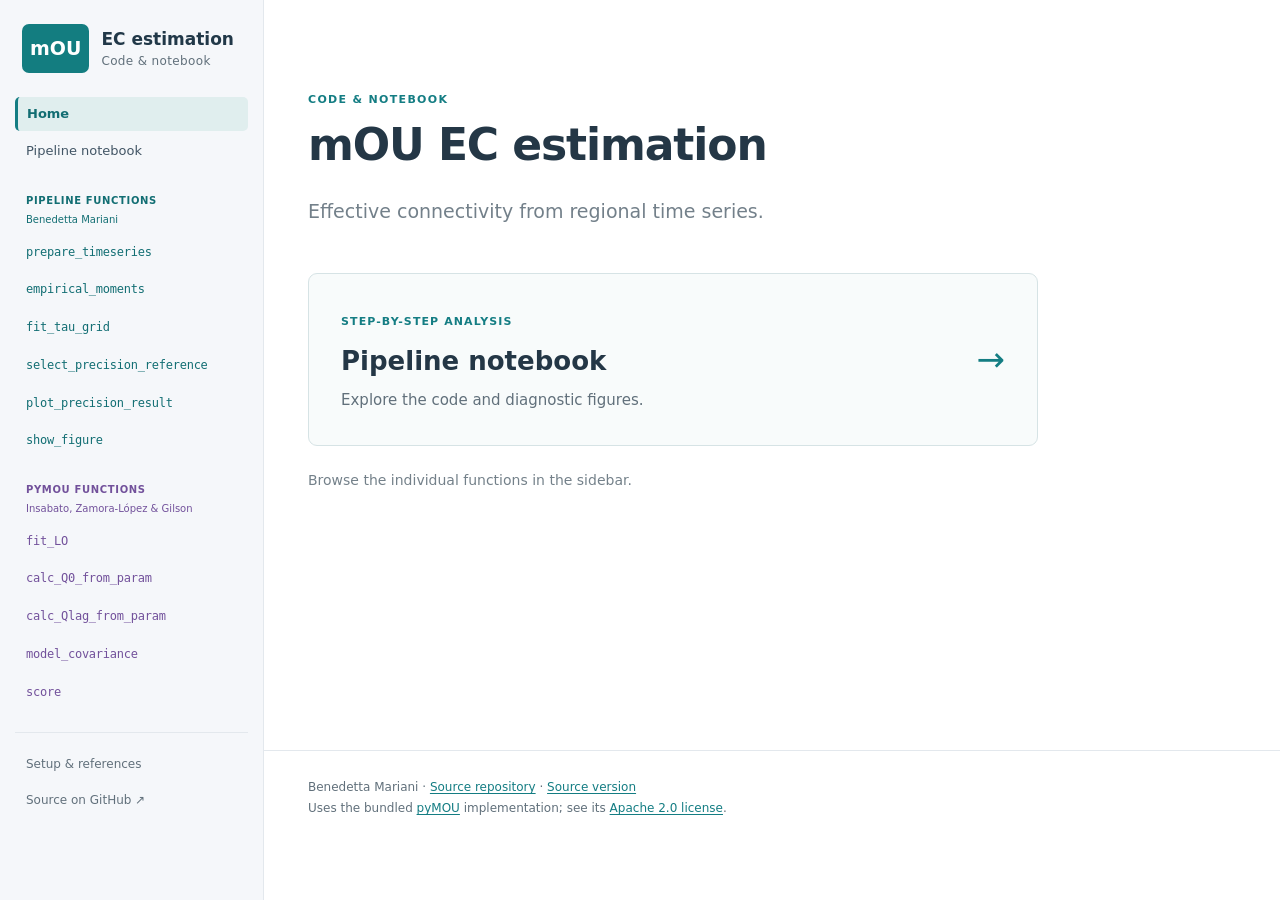
==== commit 6112cc1b: "Simplify home and link each function in the sidebar" ====
--- a/index.html
+++ b/index.html
@@ -1,15 +1 @@
-<!doctype html><html lang="en"><head><meta charset="utf-8"><meta name="viewport" content="width=device-width,initial-scale=1"><title>Overview · mOU EC estimation</title><link rel="stylesheet" href="style.css"></head><body><a class="skip-link" href="#main-content">Skip to content</a><aside class="docs-sidebar"><a class="docs-brand" href="index.html"><span class="brand-mark">mOU</span><span>EC estimation<small>Documentation</small></span></a><nav aria-label="Documentation"><div class="nav-group">Getting started</div><a href="index.html" class="active" aria-current="page">Overview</a><a href="index.html#installation">Installation</a><a href="index.html#quick-start">Quick start</a><div class="nav-group">User guide</div><a href="pipeline.html">Pipeline notebook</a><div class="nav-group">Reference</div><a href="functions.html">Pipeline functions</a><a href="pymou.html">pyMOU · Gilson et al.</a><a href="index.html#source-and-citation">Source & citation</a><div class="nav-group">Project</div><a href="https://github.com/benedetta-mariani/mOU-EC-estimation">Source on GitHub ↗</a></nav><p class="sidebar-note">Multivariate Ornstein–Uhlenbeck<br>effective connectivity</p></aside><div class="doc-heading"><span>Documentation <span aria-hidden="true">/</span> Overview</span><a href="https://github.com/benedetta-mariani/mOU-EC-estimation/tree/main/ec_estimation">View source ↗</a></div><main class="page" id="main-content"><div class="eyebrow">mOU EC estimation</div><h1>Effective connectivity estimation</h1><p class="lead">A practical guide to estimating directed connectivity from regional time series with the multivariate Ornstein–Uhlenbeck model.</p>
-<p>Follow the pipeline, inspect the choice of decay timescale τ, and compare connectivity patterns across the convergent range.</p>
-<div class="cards"><a class="card" href="pipeline.html"><span class="arrow">User guide →</span><h2>Pipeline notebook</h2><p>Code, explanations and saved diagnostic figures, from input data to the selected EC matrix.</p></a><a class="card" href="pymou.html"><span class="arrow">Reference →</span><h2>Model fitting with pyMOU</h2><p>The fitting method and covariance functions used by the pipeline.</p></a></div>
-<h2 id="installation">Installation</h2><p>Download or clone the <a href="https://github.com/benedetta-mariani/mOU-EC-estimation">source repository</a>, then open its <code>ec_estimation</code> folder. It includes the local pyMOU source used in the analyses.</p>
-<pre><code>git clone https://github.com/benedetta-mariani/mOU-EC-estimation.git
-cd mOU-EC-estimation/ec_estimation
-python -m pip install -r requirements.txt</code></pre>
-<p class="note">Use the bundled <code>pyMOU-master</code> folder. The pipeline does not require installing pyMOU from PyPI.</p>
-<h2 id="quick-start">Quick start</h2><ol class="steps"><li>Open <code>EC_pipeline_precision.ipynb</code> in your Jupyter environment.</li><li>Set the participant, input file, TR, mapping and τ grid in the first section. The input array has shape <code>time × regions</code>.</li><li>Run the cells in order to prepare the data, fit the models and select τ.</li><li>Inspect the selection curve, the selected connectivity matrix and the correlations across τ.</li></ol>
-<p>The example uses HCP regional time series and a 100-to-62 cortical mapping. Adapt the region selection and mapping to your own data.</p>
-<h3>Choosing τ</h3><p>The pipeline selects an interior local minimum of the off-diagonal correlation with a precision-based reference, within the retained convergent interval. The <a href="pipeline.html">notebook</a> documents the exclusions and diagnostics. This is an operational selection criterion, rather than a uniquely identified physiological timescale.</p>
-<h3>Saved results</h3><p>Only the selected matrices and compact diagnostics are saved. The full grids of EC and noise matrices stay in memory for the comparisons. Saved results can be reloaded without fitting the models again.</p>
-<p class="note">These pages display the saved code and figures. To execute the analysis, use the notebook in Python. Input datasets are not included.</p>
-<h2 id="source-and-citation">Source &amp; citation</h2><p>The <a href="https://github.com/benedetta-mariani/mOU-EC-estimation">analysis repository</a> contains the pipeline and its source code. This documentation displays the <a href="https://github.com/benedetta-mariani/mOU-EC-estimation/tree/ad260b63af77fa3fe26848ec6613611f369198e1/ec_estimation">published source version</a>.</p><p>Model estimation uses <a href="https://github.com/mb-BCA/pyMOU">pyMOU</a>, developed by Andrea Insabato, Gorka Zamora-López and Matthieu Gilson. The fitting method refers to Gilson et al. (<a href="https://doi.org/10.1371/journal.pcbi.1004762">2016</a>; <a href="https://direct.mit.edu/netn/article/4/2/338/95820/Model-based-whole-brain-effective-connectivity-to">2020</a>). See the <a href="pymou.html">pyMOU reference</a> for the implementation used here and its license.</p>
-<div class="page-next"><a href="pipeline.html">Next: Pipeline notebook →</a></div></main><footer>Benedetta Mariani · <a href="https://github.com/benedetta-mariani/mOU-EC-estimation">Source repository</a> · <a href="https://github.com/benedetta-mariani/mOU-EC-estimation/tree/ad260b63af77fa3fe26848ec6613611f369198e1/ec_estimation">Source version</a><br>Uses the bundled <a href="https://github.com/mb-BCA/pyMOU">pyMOU</a> implementation; see its <a href="https://github.com/benedetta-mariani/mOU-EC-estimation/blob/main/ec_estimation/pyMOU-master/LICENSE">Apache 2.0 license</a>.</footer></body></html>+<!doctype html><html lang="en"><head><meta charset="utf-8"><meta name="viewport" content="width=device-width,initial-scale=1"><title>mOU EC estimation</title><link rel="stylesheet" href="style.css?v=functions-20261024"></head><body class="home-page"><a class="skip-link" href="#main-content">Skip to content</a><aside class="docs-sidebar"><a class="docs-brand" href="index.html"><span class="brand-mark">mOU</span><span>EC estimation<small>Code &amp; notebook</small></span></a><nav aria-label="Functions and notebook"><a href="index.html" class="active">Home</a><a href="pipeline.html" class="">Pipeline notebook</a><div class="nav-group own-label">Pipeline functions <span>Benedetta Mariani</span></div><a href="functions.html#prepare_timeseries" class="own-function"><code>prepare_timeseries</code></a><a href="functions.html#empirical_moments" class="own-function"><code>empirical_moments</code></a><a href="functions.html#fit_tau_grid" class="own-function"><code>fit_tau_grid</code></a><a href="functions.html#select_precision_reference" class="own-function"><code>select_precision_reference</code></a><a href="functions.html#plot_precision_result" class="own-function"><code>plot_precision_result</code></a><a href="functions.html#show_figure" class="own-function"><code>show_figure</code></a><div class="nav-group pymou-label">pyMOU functions <span>Insabato, Zamora-López &amp; Gilson</span></div><a href="pymou.html#fit_LO" class="pymou-function"><code>fit_LO</code></a><a href="pymou.html#calc_Q0_from_param" class="pymou-function"><code>calc_Q0_from_param</code></a><a href="pymou.html#calc_Qlag_from_param" class="pymou-function"><code>calc_Qlag_from_param</code></a><a href="pymou.html#model_covariance" class="pymou-function"><code>model_covariance</code></a><a href="pymou.html#score" class="pymou-function"><code>score</code></a><div class="sidebar-resources"><a href="guide.html" class="">Setup & references</a><a href="https://github.com/benedetta-mariani/mOU-EC-estimation" class="">Source on GitHub ↗</a></div></nav></aside><main class="page home-main" id="main-content"><div class="eyebrow">Code &amp; notebook</div><h1>mOU EC estimation</h1><p class="lead">Effective connectivity from regional time series.</p><a class="pipeline-entry" href="pipeline.html"><div><span class="entry-label">Step-by-step analysis</span><h2>Pipeline notebook</h2><p>Explore the code and diagnostic figures.</p></div><span class="entry-arrow" aria-hidden="true">→</span></a><p class="browse-note">Browse the individual functions in the sidebar.</p></main><footer>Benedetta Mariani · <a href="https://github.com/benedetta-mariani/mOU-EC-estimation">Source repository</a> · <a href="https://github.com/benedetta-mariani/mOU-EC-estimation/tree/ad260b63af77fa3fe26848ec6613611f369198e1/ec_estimation">Source version</a><br>Uses the bundled <a href="https://github.com/mb-BCA/pyMOU">pyMOU</a> implementation; see its <a href="https://github.com/benedetta-mariani/mOU-EC-estimation/blob/main/ec_estimation/pyMOU-master/LICENSE">Apache 2.0 license</a>.</footer></body></html>
--- a/style.css
+++ b/style.css
@@ -98,3 +98,7 @@
 footer{max-width:1020px;margin:0 auto 0 max(264px,calc((100vw - 264px - 1020px)/2 + 264px));padding:26px 44px 36px;font-size:12px}.notebook-page{padding:0!important}.notebook-intro{margin:0 auto 0 264px;padding:24px 44px 0;font-size:12px}.notebook-page .jp-MarkdownCell{font-size:16px}.notebook-page .jp-Cell{padding:0!important;min-width:0!important}.notebook-page .jp-InputArea-editor{border-radius:5px;background:#f7f9fb!important}.notebook-page .jp-InputArea-editor pre{border:0;background:transparent;font-size:12px!important}.notebook-page .jp-RenderedHTMLCommon{color:var(--ink);line-height:1.75!important}.notebook-page .jp-RenderedHTMLCommon h2{font-size:25px!important;border-bottom:1px solid var(--line);padding-bottom:10px}.notebook-page .jp-OutputArea-output img{display:block;max-width:100%;height:auto}.notebook-page .jp-InputPrompt,.notebook-page .jp-OutputPrompt{display:none!important}
 @media(min-width:1700px){.page,.notebook-page main.page,footer{margin-left:calc(264px + (100vw - 264px - 1020px)/2)}}
 @media(max-width:850px){.docs-sidebar{position:static;width:auto;padding:20px 20px 12px;border-right:0;border-bottom:1px solid var(--line)}.docs-sidebar nav{display:flex;flex-wrap:wrap;gap:2px;margin-top:16px}.docs-sidebar nav a{font-size:12px;padding:5px 9px}.docs-sidebar nav a.active{padding-left:6px}.nav-group,.sidebar-note{display:none}.doc-heading{margin-left:0;padding:14px 20px;font-size:11px}.page,.notebook-page main.page,footer{margin:0;padding:30px 20px;max-width:100%}.notebook-intro{margin:0;padding:20px 20px 0}.skip-link{left:10px}.cards{grid-template-columns:1fr}h1,.notebook-page .jp-RenderedHTMLCommon h1{font-size:30px!important}.lead{font-size:17px}.function h2{overflow-wrap:anywhere}.call-path{padding:12px;font-size:13px}.call-path span{padding-left:0}footer{font-size:11px}}
+/* Function-first navigation */
+.docs-sidebar{padding:24px 15px}.docs-brand{margin:0 7px;font-size:17px}.docs-sidebar nav{margin-top:24px}.docs-sidebar nav a{padding:6px 11px;font-size:13px}.docs-sidebar nav a code{font-size:12px;letter-spacing:-.02em}.nav-group{margin:23px 11px 8px;font-size:10px;letter-spacing:.065em}.nav-group span{display:block;font-size:10px;font-weight:450;letter-spacing:0;text-transform:none;margin-top:3px;line-height:1.4}.docs-sidebar nav .own-function,.own-label{color:#126e73}.docs-sidebar nav .pymou-function,.pymou-label{color:#72519b}.docs-sidebar nav .pymou-function:hover{background:#eee9f5;color:#59377f}.sidebar-resources{margin-top:23px;border-top:1px solid var(--line);padding-top:12px}.sidebar-resources a{font-size:12px!important;color:var(--muted)!important}
+.home-main{padding-top:90px!important;min-height:calc(100vh - 150px)}.home-page h1{font-size:44px!important}.home-page .lead{font-size:19px;color:#73808a}.pipeline-entry{display:flex;align-items:center;justify-content:space-between;gap:24px;max-width:730px;margin:46px 0 22px;border:1px solid #d6e3e5;border-radius:9px;padding:32px;background:#f8fbfb;text-decoration:none;color:var(--ink)}.pipeline-entry:hover{border-color:#147d83;background:#f0f7f7}.pipeline-entry h2{border:0;margin:12px 0 10px;padding:0;font-size:26px}.pipeline-entry p{margin:0;font-size:15px;color:var(--muted)}.entry-label{font-size:11px;text-transform:uppercase;letter-spacing:.1em;color:#147d83;font-weight:650}.entry-arrow{font-size:34px;color:#147d83}.browse-note{font-size:14px;color:#74818a}.function:target{scroll-margin-top:28px}.function:target h2{color:#126e73}.function:target::before{content:'Selected function';display:block;font-size:11px;color:#7c8790;letter-spacing:.06em;text-transform:uppercase;margin-bottom:8px}
+@media(max-width:850px){.docs-sidebar{padding:20px}.docs-sidebar nav{display:block;margin-top:14px;max-height:220px;overflow:auto;border-top:1px solid var(--line);padding-top:10px}.docs-sidebar nav>a{display:inline-block;margin-right:4px}.docs-sidebar .nav-group{display:block;margin:16px 8px 5px}.docs-sidebar nav .own-function,.docs-sidebar nav .pymou-function{display:inline-block;padding:6px 8px;border:1px solid var(--line);border-radius:4px;background:#fff}.sidebar-resources{display:flex;gap:10px;margin-top:12px}.home-main{padding-top:38px!important;min-height:0}.home-page h1{font-size:32px!important}.pipeline-entry{padding:24px;margin-top:28px}.pipeline-entry h2{font-size:23px}.home-page footer{margin-top:42px}}
